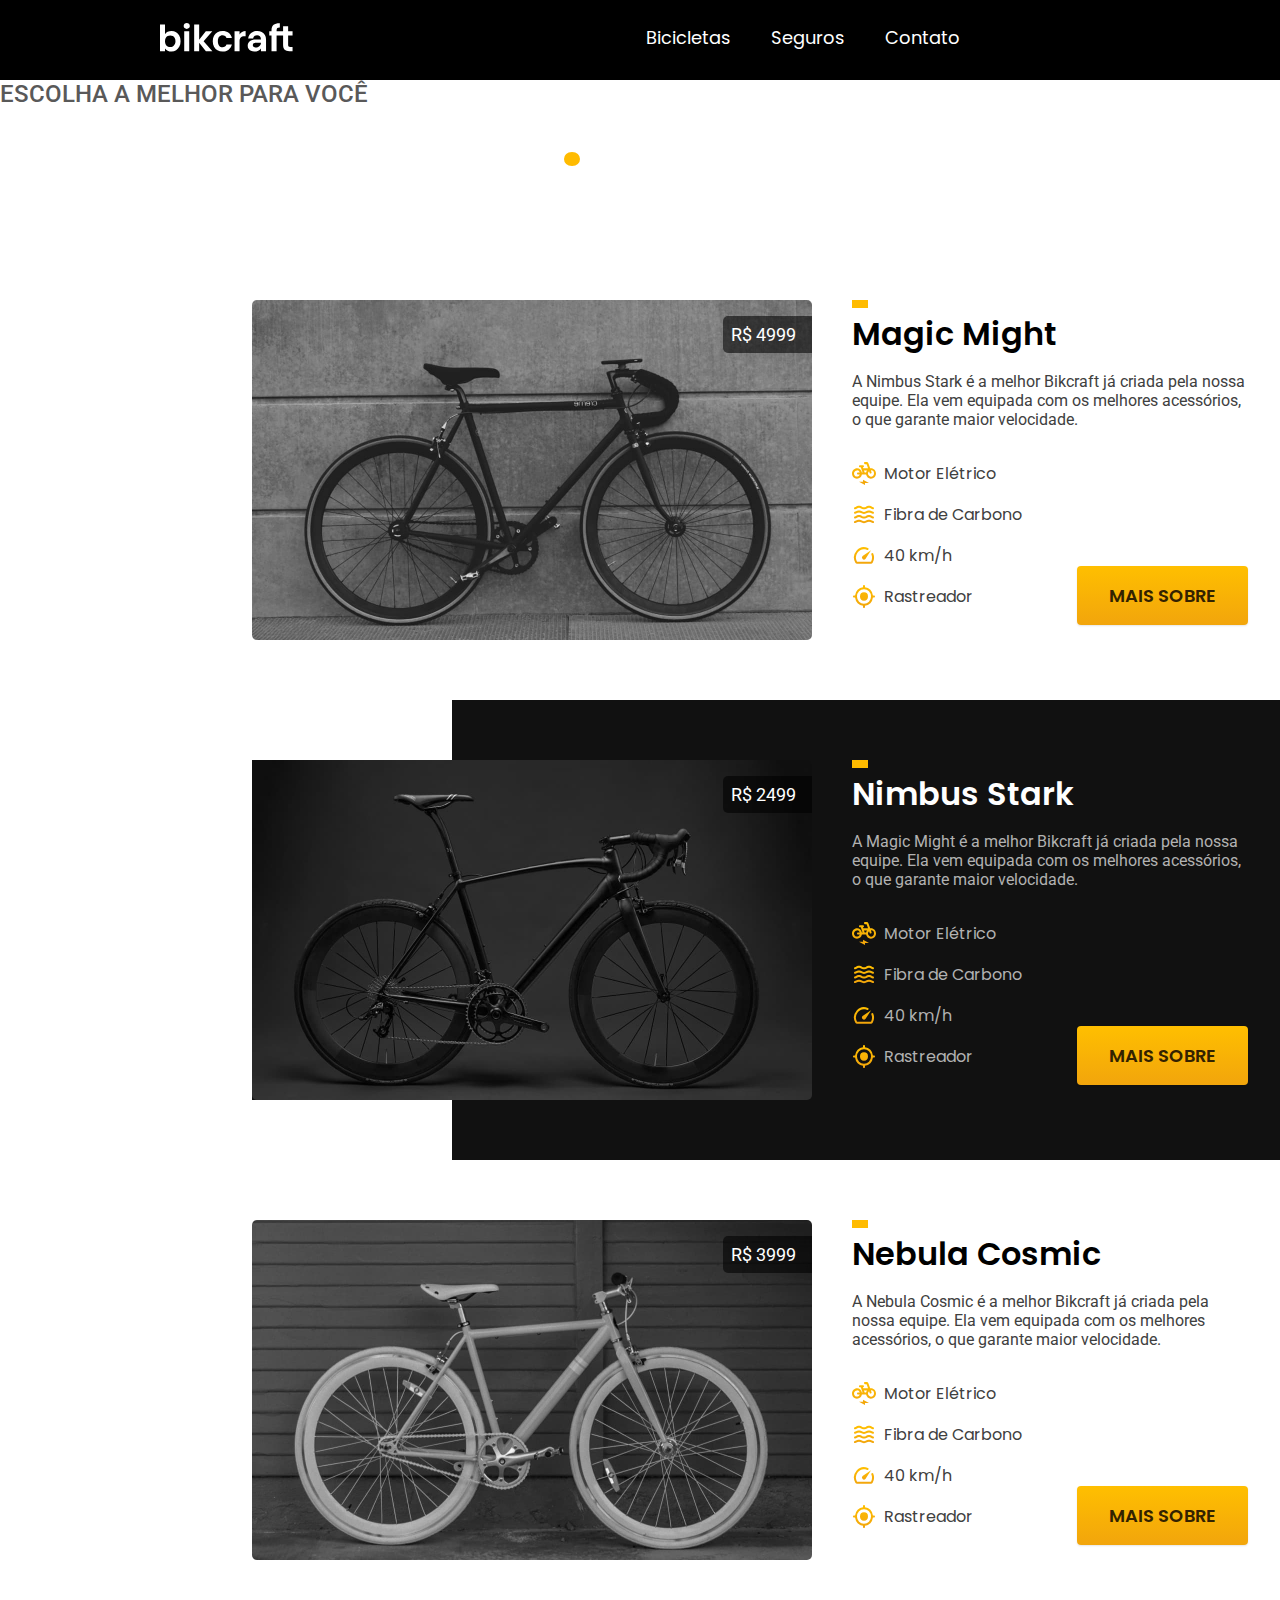
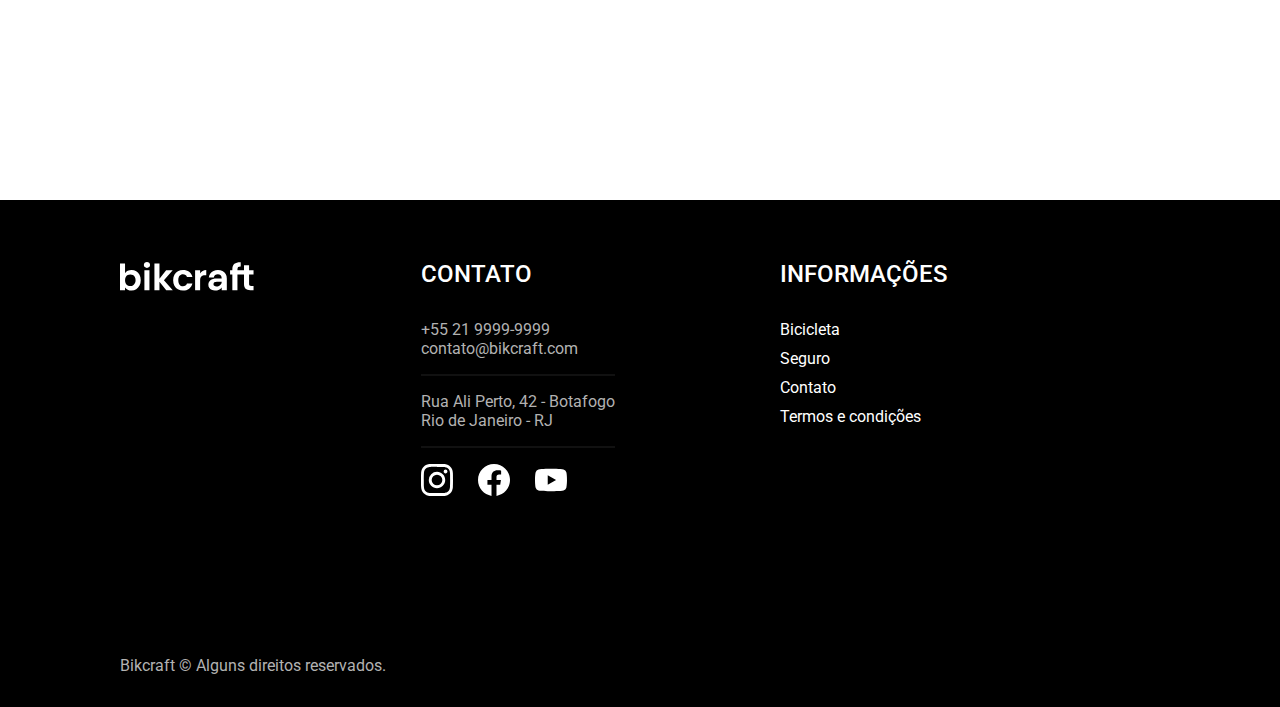
==== bicicleta.html @ 95e665cd "bicicletas" ====
<!DOCTYPE html>
<html lang="pt-br">
<head>
    <meta charset="UTF-8">
    <meta name="description" content="Bicicletas elétricas de alta precisão e qualidade,  feitas sob medida para o cliente. Explore o mundo na sua velocidade com a Bikcraft.">
    <meta name="viewport" content="width=device-width, initial-scale=1.0">
    <title>BikeCraft | Bicicletas</title>
    <link rel="stylesheet" href="./style/reset.css">
    <link rel="stylesheet" href="./style/ultilitario.css">
    <link rel="stylesheet" href="./style/style.css">
    <link rel="stylesheet" href="./style/footer.css">
    <link rel="stylesheet" href="./style/nav.css">
    <link rel="stylesheet" href="./style/titulo.css">
    <link rel="stylesheet" href="./style/termos.css">
    <link rel="stylesheet" href="./style/bicicletas.css">
</head>
<body>
    <header>
        <div class="header-nav">
            <a href="./index.html"><img src="img/bikcraft.svg" alt="" width="135" height="30"></a>
            <nav class="header-nav"  aria-label="Primaria">
                <ul class="font-1 font-1-m">
                    <li><a href="./bicicletas.html">Bicicletas</a></li>
                    <li><a href="">Seguros</a></li>
                    <li><a href="">Contato</a></li>
                </ul>
            </nav>
        </div>
    </header>

    <main>
        <article class="titulo" aria-label="Titulo">
            <div class="titulo-item">
                <h2 class="font-2 font-2-l-b cor-preco">Escolha a melhor para você</h2>
                <h1 class="font-1 font-1-xxl cor-w">nossas bicicletas<b class="marcacao">.</b></h1>
            </div>
        </article>

        <article class="bicicletas-vendas" aria-label="Paginas-de-vendas">
            <div class="bicicletas-container">
                <div class="bicicletas-item">
                    <div class="bicicletas-imagem">
                        <img src="img/bicicletas/magic.jpg" alt="" width="560" height="340">
                        <span class="font-2 font-1-m cor-w">R$ 4999</span>
                    </div>
                    <div class="bicicleta-descricao">
                        <h1 class="font-1 font-1-xl">Magic Might</h1>
                        <p class="font-2 font-2-s cor-esp">A Nimbus Stark é a melhor Bikcraft já criada pela nossa equipe. Ela vem equipada com os melhores acessórios, o que garante maior velocidade.</p>
                        <div class="bicicleta-sobre">
                            <ul class="font-1 font-1-s cor-esp">
                                <li>
                                    <img src="img/icones/eletrica.svg" alt="" width="24" height="24">
                                    Motor Elétrico
                                </li>
                                <li>
                                    <img src="img/icones/carbono.svg" alt="" width="24" height="24">
                                    Fibra de Carbono
                                </li>
                                <li>
                                    <img src="img/icones/velocidade.svg" alt="" width="24" height="24">
                                    40 km/h
                                </li>
                                <li>
                                    <img src="img/icones/rastreador.svg" alt="" width="24" height="24">
                                    Rastreador
                                </li>
                            </ul>
                            <div>
                                <a href="./" class="btn">Mais sobre</a>
                            </div>
                        </div>
                    </div>
                </div>
                <div class="bicicletas-item">
                    <div class="bicicletas-imagem">
                        <img src="img/bicicletas/nimbus.jpg" alt="" width="560" height="340">
                        <span class="font-2 font-1-m cor-w">R$ 2499</span>
                    </div>
                    <div class="bicicleta-descricao">
                        <h1 class="font-1 font-1-xl cor-w">Nimbus Stark</h1>
                        <p class="font-2 font-2-s cor-paragrafo">A Magic Might é a melhor Bikcraft já criada pela nossa equipe. Ela vem equipada com os melhores acessórios, o que garante maior velocidade.</p>
                        <div class="bicicleta-sobre">
                            <ul class="font-1 font-1-s cor-paragrafo">
                                <li>
                                    <img src="img/icones/eletrica.svg" alt="" width="24" height="24">
                                    Motor Elétrico
                                </li>
                                <li>
                                    <img src="img/icones/carbono.svg" alt="" width="24" height="24">
                                    Fibra de Carbono
                                </li>
                                <li>
                                    <img src="img/icones/velocidade.svg" alt="" width="24" height="24">
                                    40 km/h
                                </li>
                                <li>
                                    <img src="img/icones/rastreador.svg" alt="" width="24" height="24">
                                    Rastreador
                                </li>
                            </ul>
                            <div >
                                <a href="./" class="btn" >Mais sobre</a>
                            </div>
                        </div>
                    </div>
                    </div>
                <div class="bicicletas-item">
                    <div class="bicicletas-imagem">
                        <img src="img/bicicletas/nebula.jpg" alt="" width="560" height="340">
                        <span class="font-2 font-1-m cor-w">R$ 3999</span>
                    </div>
                    <div class="bicicleta-descricao">
                        <h1 class="font-1 font-1-xl">Nebula Cosmic</h1>
                        <p class="font-2 font-2-s cor-esp">A Nebula Cosmic é a melhor Bikcraft já criada pela nossa equipe. Ela vem equipada com os melhores acessórios, o que garante maior velocidade.</p>
                        <div class="bicicleta-sobre">
                            <ul class="font-1 font-1-s cor-esp">
                                <li>
                                    <img src="img/icones/eletrica.svg" alt="" width="24" height="24">
                                    Motor Elétrico
                                </li>
                                <li>
                                    <img src="img/icones/carbono.svg" alt="" width="24" height="24">
                                    Fibra de Carbono
                                </li>
                                <li>
                                    <img src="img/icones/velocidade.svg" alt="" width="24" height="24">
                                    40 km/h
                                </li>
                                <li>
                                    <img src="img/icones/rastreador.svg" alt="" width="24" height="24">
                                    Rastreador
                                </li>
                            </ul>
                            <div>
                                <a href="./" class="btn">Mais sobre</a>
                            </div>
                        </div>
                    </div>
                </div>
            </div>
        </article>
    </main>

        <footer class="cor-paragrafo font-2">
            <div class="content-footer">
                <div><img src="img/bikcraft.svg" alt=""></div>
                <div class="contato">
                    <h3 class="cor-w font-2-l-b">Contato</h3>
                    <div class="contato-item">
                        <ul>
                            <li>+55 21 9999-9999</li>
                            <li>contato@bikcraft.com</li>
                            <li>Rua Ali Perto, 42 - Botafogo</li>
                            <li>Rio de Janeiro - RJ</li>
                        </ul>
                    </div>
                    <div class="contato-item-foto">
                        <ul>
                            <li><img src="img/redes/instagram.svg" alt=""></li>
                            <li><img src="img/redes/facebook.svg" alt=""></li>
                            <li><img src="img/redes/youtube.svg" alt=""></li>
                        </ul>
                    </div>
                </div>
                <div class="informacoes">
                    <h3 class="cor-w font-2-l-b">Informações</h3>
                    <ul>
                        <li><a href="">Bicicleta</a></li>
                        <li><a href="">Seguro</a></li>
                        <li><a href="">Contato</a></li>
                        <li><a href="">Termos e condições</a></li>
                    </ul>
                </div>
            </div>
            <div class="copy">
                <span class="cor-paragrafo font-2">Bikcraft © Alguns direitos reservados.</span>
            </div>
        </footer>
        
    </body>
    </html>
---- style/ultilitario.css ----
@import url('https://fonts.googleapis.com/css2?family=Poppins:wght@400;600&display=swap');
@import url('https://fonts.googleapis.com/css2?family=Roboto:wght@400;500&display=swap');
@import url('https://fonts.googleapis.com/css2?family=Merriweather:ital,wght@1,900&display=swap');

/* Botão */

.btn,
.btn-2{
    border-radius: 4px;
    display: inline-block;
    padding: 16px 32px;
    background-image: linear-gradient(to bottom, #ffbf00,#F2A50C);
    color: #332200;
    font-weight: 600;
    font-size: 1.12rem;
    font-family: 'Poppins','Arial','Roboto';
    text-transform: uppercase;
    box-shadow: 0px 1px 2px rgba(0, 0, 0, 0.1);
}

.btn-2{
    background-image: linear-gradient(to bottom, #404040,#2e2e2e);
    color: #ccc;
}

.sublinhado::after{
    content: "";
    display: block;
    height: 3px;
    width: 100%;
    margin-top: 4px;
    background-color: #ffbb00;
}

/* Cor */

.marcacao{
    color: #ffbb00;
}

.cor-preco{
    color: #595959;
}

.cor-esp{
    color: #404040;
}

.cor-paragrafo{
    color:#b2b2b2;
}

.prata{
    color: #9c9c9c;
}

.cor-w{
    color: #fff;    
}

/* Font Family */

.font-1{
    font-family: 'Poppins','Arial','Roboto';
}

.font-2{
    font-family: 'Roboto','Arial','Roboto';
}

.font-3{
    font-family: 'Merriweather','Poppins','Arial','Roboto';
}

/* Font Size e Weight Poppins */

.font-1-xxl{
    font-weight: 600;
    font-size: 4rem;
    line-height: 1.125;
}

.font-1-xl{
    font-weight: 600;
    font-size: 2rem;
    line-height: 1.125;
}

.font-1-l{
    font-weight: 400;
    font-size: 1.5rem;
}

.font-1-m{
    font-weight: 400;
    font-size: 1.12rem;
}

.font-1-m-b{
    font-weight: 600;
    font-size: 1.12rem;
}

.font-1-s{
    font-weight: 400;
    font-size: 1rem;
}

.font-1-xs{
    font-weight: 600;
    font-size: 0.75rem;
}

/* Font Size e Weight Roboto */

.font-2-l{
    font-weight: 400;
    font-size: 1.5rem;
}

.font-2-l-b{
    font-weight: 500;
    font-size: 1.5rem;
    text-transform: uppercase;
}

.font-2-m{
    font-weight: 500;
    font-size: 1.12rem;
}

.font-2-s{
    font-weight: 400;
    font-size: 1rem;
}

.font-2-xs{
    font-weight: 400;
    font-size: 0.87rem;
}
---- style/style.css ----
:root{
    --cor-p1: #ffbb00;
    --cor-p2: #e4a30b;
    --cor-p3: #a66f00;
    --cor-p4: #664400;
    --cor-p5: #332200;
    --cor-c12: #000;
    --cor-c11: #111;
    --cor-c10: #2e2e2e;
    --cor-c8: #404040;
    --cor-c8: #595959;
    --cor-c7: #717171;
    --cor-c6: #9c9c9c;
    --cor-c5: #b2b2b2;
    --cor-c4: #ccc;
    --cor-c3: #dedede;
    --cor-c2: #ededed;
    --cor-c1: #f7f7f7;
    --cor-w: #fff;
    --space-1: 4px;
    --space-2: 8px;
    --space-3: 12px;
    --space-4: 16px;
    --space-5: 20px;
    --space-6: 24px;
    --space-7: 32px;
    --space-8: 36px;
    --space-9: 40px;
    --space-10: 48px;
    --space-11: 60px;
    --space-12: 72px;
    --space-13: 80px;
    --space-14: 120px;
    --space-15: 160px;
    --space-16: 200px;
}

header{
    background-color: var(--cor-c12);
    /* width: 100%; */
}

.header-nav{
    display: flex;
    height: var(--space-13);
    align-items: center;
    justify-content: space-between;
    padding: 0px var(--space-15);
    max-width: 1250px;
}

ul a{
color: var(--cor-w);
}

.header-nav a::after{
    content: "";
    display: block;
    height: 2px;
    width: 0%;
    margin-top: 4px;
    background-color: var(--cor-w);
    transition: 0.3s;
}

.header-nav a:hover:after{
    width: 100%;
    transition: 0.3s;
}

nav ul{
    display: flex;
    gap: var(--space-9);
}

@media (max-width:930px){
    .header-nav{
        padding: 0px var(--space-13);
    }

}

@media (max-width:890px){
 .header-nav{
    flex-direction: column;
    gap: var(--space-2);
    justify-content: center;
 }

}


@media (max-width: 595px){
    .header-nav{
        padding: 0px;
    }    
}

/* Estilo sobre */

.sobre-bike{
    background-color: var(--cor-c12);
    margin-bottom: var(--space-15);
}

.sobre-conteudo{
    padding: 0px var(--space-13) 0px var(--space-15);
    display: grid;
    grid-template-columns: 1fr 1fr;
    gap: 40px;
}

.sobre-bike-imagem{
    margin-bottom: -120px;
}

.sobre-conteudo img{
    width: 100%;
    grid-column: 2;
    grid-row: 1/-1;
    border-radius: 0px 0px 5px 5px;
    height: 100%;
    object-fit: cover;
    object-position: top center;
}

.texto-sobre{
    grid-row: 1;
    align-self: center;
    margin: auto;
}

.texto-sobre p{
    margin-bottom: var(--space-7);
}
.botao{
    margin-bottom: 120px;
}

@media (max-width: 1010px){
    .sobre-conteudo{
        padding: 0px var(--space-9) 0px var(--space-13);
    }
}
@media (max-width: 800px){
    .sobre-conteudo{
        padding: 0px 25px;
        grid-template-columns: 1fr;
        gap: 32px;
    }

    .botao{
        margin-bottom: 0px;
    }

    .sobre-conteudo img{
        width: 100%;
        height: 300px;
        border-radius: 5px;
    }

}

/*Produtos*/

.produtos ul{
    display: grid;
    grid-template-columns: 1fr 1fr 1fr;
    grid-template-rows: auto 1fr;
    padding: var(--space-11);
    gap: var(--space-9);
    margin-bottom: var(--space-14);
    overflow-x: auto;
}

.produtos ul a{
    display: block;
    color: #000;
}

.produtos ul li{
    min-width: 280px;
}

.produtos ul img{
    margin-bottom: 16px;
}

.produtos h1{
    grid-column: 1/-1;
    padding-left: 100px;
}

.produtos-items{
    grid-row: 2;
}

.produtos-item h3{
    display: flex;
    align-items: center;
}

.produtos-item h3::before{
    content: "";
    display: inline-block;
    background-color: var(--cor-p1);
    height: 8px;
    width: 13px;
    margin-right: 8px;
    transition: 0.3s;
}

.produtos-item a:hover h3::before{
    width: 25px;
    transition: 0.3s;
}

@media (max-width:800px){

    .produtos h1{
        padding: 25px;
    }
    
    .produtos ul{
        padding: 25px;
        gap: 20px;
    }
}

/* Tecnologia*/

.tecnologia{
    box-shadow: inset 0px 120px var(--cor-w), inset 0px -120px var(--cor-w);
    background-color: var(--cor-c11);
    display: grid;
    grid-template-columns: 1fr 1fr;
    gap: 60px;
    margin-bottom: 120px;
}

.ft-tec img{
    width: 100%;
    border-radius: 0px;
    object-fit: cover;
    height: 100%;
    object-fit: cover;
    object-position: left;
}

.tecnologia-info{
    padding-top: 160px;
    padding-bottom: 160px;
    padding-left: var(--space-15);
}

.info-tec{
    display: flex;
    gap: 40px;
}

.tecnologia-info h1,
.paragrafo-tec{
    margin-bottom: 20px;
}

.line{
    line-height: 62px;
    margin-bottom: 32px;
}

.tecnologia-info h2{
    margin-bottom: 80px;
} 

.info-tec-items{
    display: flex;
    flex-direction: column;
    gap: 8px;
}

h2.sublinhado::after{
    width: 195px;
}

@media (max-width:800px){
    .tecnologia-info h1,
    .tecnologia-info h2,
    .paragrafo-tec{
        margin-bottom: 30px;
    }

    .info-tec{
        flex-direction: column;
    }

    .tecnologia{
        box-shadow: none;
        grid-template-columns: 1fr;
    }

    .line{
        font-size: 2.5rem;
        line-height: 1.125;
    }

    .paragrafo-tec{
        font-size: 1rem;
    }

    .ft-tec{
        display: none;
    }

    .tecnologia-info{
        padding-top: 20px;
        padding-bottom: 20px;
        padding-left: 20px;
    }
}

@media (max-width:300px){
    .tecnologia-info{
        padding: 20px 20px;
        width: 200px;
    }

    .line{
        word-wrap: break-word;
    }

    .info-tec{
        flex-direction: column;
    }
}

/* Parceiros */

.parceirias{
    margin: 0px 100px;
    margin-bottom: 120px;
}

.parceirias h1{
    margin-left: 60px;
    margin-bottom: 60px;
}

.parceiros-item{
    display: grid;
    grid-template-columns: repeat(4,1fr);
    margin: 0 auto;
}

.parceiros-item li{
    display: flex;
    padding: 32px;
    border-left: 2px solid var(--cor-c2);
}

.parceiros-item li:first-child,
.parceiros-item li:nth-child(5){
    border-left: none;
}

.parceiros-item li:nth-child(n + 5){
    border-top: 2px solid var(--cor-c2);
}

.parceiros-item  img{
    margin: auto;
}

@media (max-width:800px){
    .parceirias{
        margin: 0px;
        padding: 0px 20px;
    }

    .parceirias h1{
        margin: 0px 0px 20px 0px;
    }

    .parceiros-item{
        grid-template-columns: 1fr 1fr;
    }

    .parceiros-item li:nth-child(odd){
        border-left: none;
    }

    .parceiros-item li:nth-child(n + 3){
        border-top: 2px solid var(--cor-c2);
    }
}

/* Frase */

.frase{
    background-color: var(--cor-p1);
    display: grid;
    grid-template-columns: 1fr 1fr;
    /* height: 690px; */
}

.frase-item blockquote{
    color: var(--cor-p5);
}

.frase-item span{
    color: var(--cor-p4);
}

.ft-frase img{
    border-radius: 0px;
    height: 100%;
    object-fit: cover;
    object-position: left;
}

.frase-item{
    padding: 40px 40px 80px 80px;
    align-self: end;
    text-align: left;
    height: 240px;
}

.frase-item blockquote{
    max-width: 32ch;
    margin-bottom: 16px;
}

.frase img{
    height: 100%;
}

@media (max-width:920px){
    .frase-item{
        padding: 20px;
        align-self: center;
    }
}

@media (max-width:800px){
    .frase-item{
        padding: 20px;
        align-self: start;
    }

    .frase-item blockquote{
        font-size: 2rem;
    }
}

@media (max-width:780px){

    .ft-frase{
        height: 300px;
    }

    .frase{
        grid-template-columns: 1fr;
        padding-bottom: 10px;
    }
}


@media (max-width:460px){
    .frase-item blockquote{
        font-size: 1.5rem;
    }
}
/* Seguros */

.seguro{
    background-color: var(--cor-c11);
}

.seguro-planos{
    padding: 60px 120px 0px 120px;
}

.seguro-planos h1{
    margin-bottom: 60px;
}

.tipo-plano h2{
    text-transform: uppercase;
}

.seguro-planos{
    display: grid;
    grid-template-rows: auto 1fr;
}

.planos{
    display: flex;
    gap: 40px;
}

.tipo-plano{
    display: flex;
    gap: 235px;
    margin-bottom: 32px;
}

.mensal{
    text-align: right;
}

.beneficios{
    margin-bottom: 32px;
}

.beneficios-list{
    display: grid;
    gap: 20px;
}

.beneficios-list li::before{
    content: "";
    display: inline-block;
    width: 13px;
    height: 9px;
    margin-right: 7px;
    background-image: url(../img/icones/lista.svg);
}

.planos-item{
    background-color: var(--cor-c12);
    padding: 30px 60px;
    border-radius: 5px;
    margin-bottom: 120px;
}

.plano-prata{
    box-shadow: inset 0px -90px var(--cor-c11)
}

@media (max-width: 1250px){
    .seguro-planos{
        grid-template-columns: auto;
    }

    .tipo-plano{
        gap: 150px;
    }

    .plano-prata{
        box-shadow: none;
    }
}

@media (max-width: 1050px){

    .planos{
        flex-direction: column;
    }

    .planos-item{
        margin-bottom: 0px;
    }
}

@media (max-width: 800px){
    .seguro-planos{
        padding: 20px;
    }
}

@media (max-width: 460px){

    .tipo-plano{
        display: flex;
        flex-direction: column;
        gap: 0px;
        margin-bottom: 0px;
    }

    .planos-item{
        padding: 10px;
    }

    .seguro-planos{
        padding: 0px 0px 40px 0px;
    }

    .seguro-planos h1{
        padding-left: 20px;
    }

    .mensal{
        display: none;
    }
}
/* Footer */

footer{
    background-color: var(--cor-c12);
}

.content-footer{
    padding:  60px var(--space-14) 80px var(--space-14);
    display: flex;
    gap: 165px;
    margin-bottom: 80px;
}

.content-footer h3{
    margin-bottom: 32px;
}

.contato-item ul li:nth-child(even):after{
    content: "";
    display: block;
    width: 100%;
    height: 2px;
    background-color: #111;
    margin: 16px 0px;
}

.contato-item-foto ul{
    display: flex;
    gap: 25px;
}

.informacoes li{
    margin-bottom: 10px;
}

.content-footer img{
    max-width: none;
}

.copy{
    padding:  0px var(--space-14) 32px var(--space-14);
}

@media(max-width:900px){
    .content-footer{
        flex-direction: column;
        gap: 30px;
    }
}

@media (max-width:800px){
    .content-footer{
        padding: 20px;
    }
}
---- style/bicicletas.css ----
.bicicletas-vendas img{
    border-radius: 0px;
}

.bicicletas-vendas{
    margin: 120px 0px 120px 220px;
}

.bicicletas-container{
    display: flex;
    place-self: center;
    flex-direction: column;
}

.bicicletas-item{
    display: flex;
    justify-items: center;
    text-align: left;
}

.bicicletas-item li{
    display: flex;
    flex-direction: row;
    margin-bottom: 16px;
    gap: 8px;
}

.bicicletas-item{
    margin-bottom: 120px;
}

.bicicleta-descricao p{
    margin-bottom: 32px;
}

.bicicleta-descricao h1::before{
    content: "";
    display: block;
    height: 8px;
    width: 16px;
    margin-bottom: 8px;
    background-color: #ffbb00;
}

.bicicleta-descricao h1{
    margin-bottom: 20px;
}

.bicicleta-descricao {
    margin-left: 40px;
}

.bicicleta-descricao p{
    max-width: 44ch;
}

.bicicletas-item:nth-child(even){
    box-shadow: 200px 60px#111, 200px -60px #111;
    background-color: #111;
}

.bicicleta-sobre{
    display: flex;
    justify-content: space-between;
}

.bicicleta-sobre div{
    place-self: end;
}

.bicicletas-item span{
    background-color: rgba(0, 0, 0, 0.573);
    display: inline-block;
    padding: 8px 16px 8px 8px;
    border-radius: 5px 0px 0px 5px;
}

.bicicletas-imagem{
    display: grid;
}

.bicicletas-imagem img{
    grid-area: 1/1;
    border-radius: 5px;
    object-fit: cover;
    object-position: left;
}

.bicicletas-imagem span{
    margin-top: 16px;
    grid-area: 1/1;
    place-self: start end;
}

@media (max-width:1160px){
    .bicicletas-vendas{
        margin: 120px 30px 120px 50px;
    }
}

@media (max-width:1030px){
    .bicicletas-vendas{
        margin: 120px 30px 120px 50px;
    }

    .bicicletas-item{
        flex-direction: column;
        border-radius: 5px;
    }

    .bicicleta-descricao{
        padding: 30px;
        margin: 0px;
    }

    .bicicletas-imagem img{
        margin-bottom: 30px;
        width: 100%;
    }

    .bicicletas-item:nth-child(even){
        box-shadow: none;
    }

    .bicicletas-item{
        background-color: #111;
    }

    .bicicleta-descricao h1{
        color: #fff;
    }

    .bicicleta-descricao p,
    .bicicleta-descricao ul{
        color: #b2b2b2;
    }
}

@media (max-width:800px){
    .bicicletas-vendas{
        margin: 60px 20px 60px 20px;
    }
}

@media (max-width:525px){
    .bicicletas-vendas{
        margin: 30px 20px;
    }

    .bicicleta-sobre{
        flex-direction: column;
    }

    .bicicleta-sobre div{
        place-self: start;
    }

    .bicicleta-sobre ul{
        margin-bottom: 20px;
    }
}
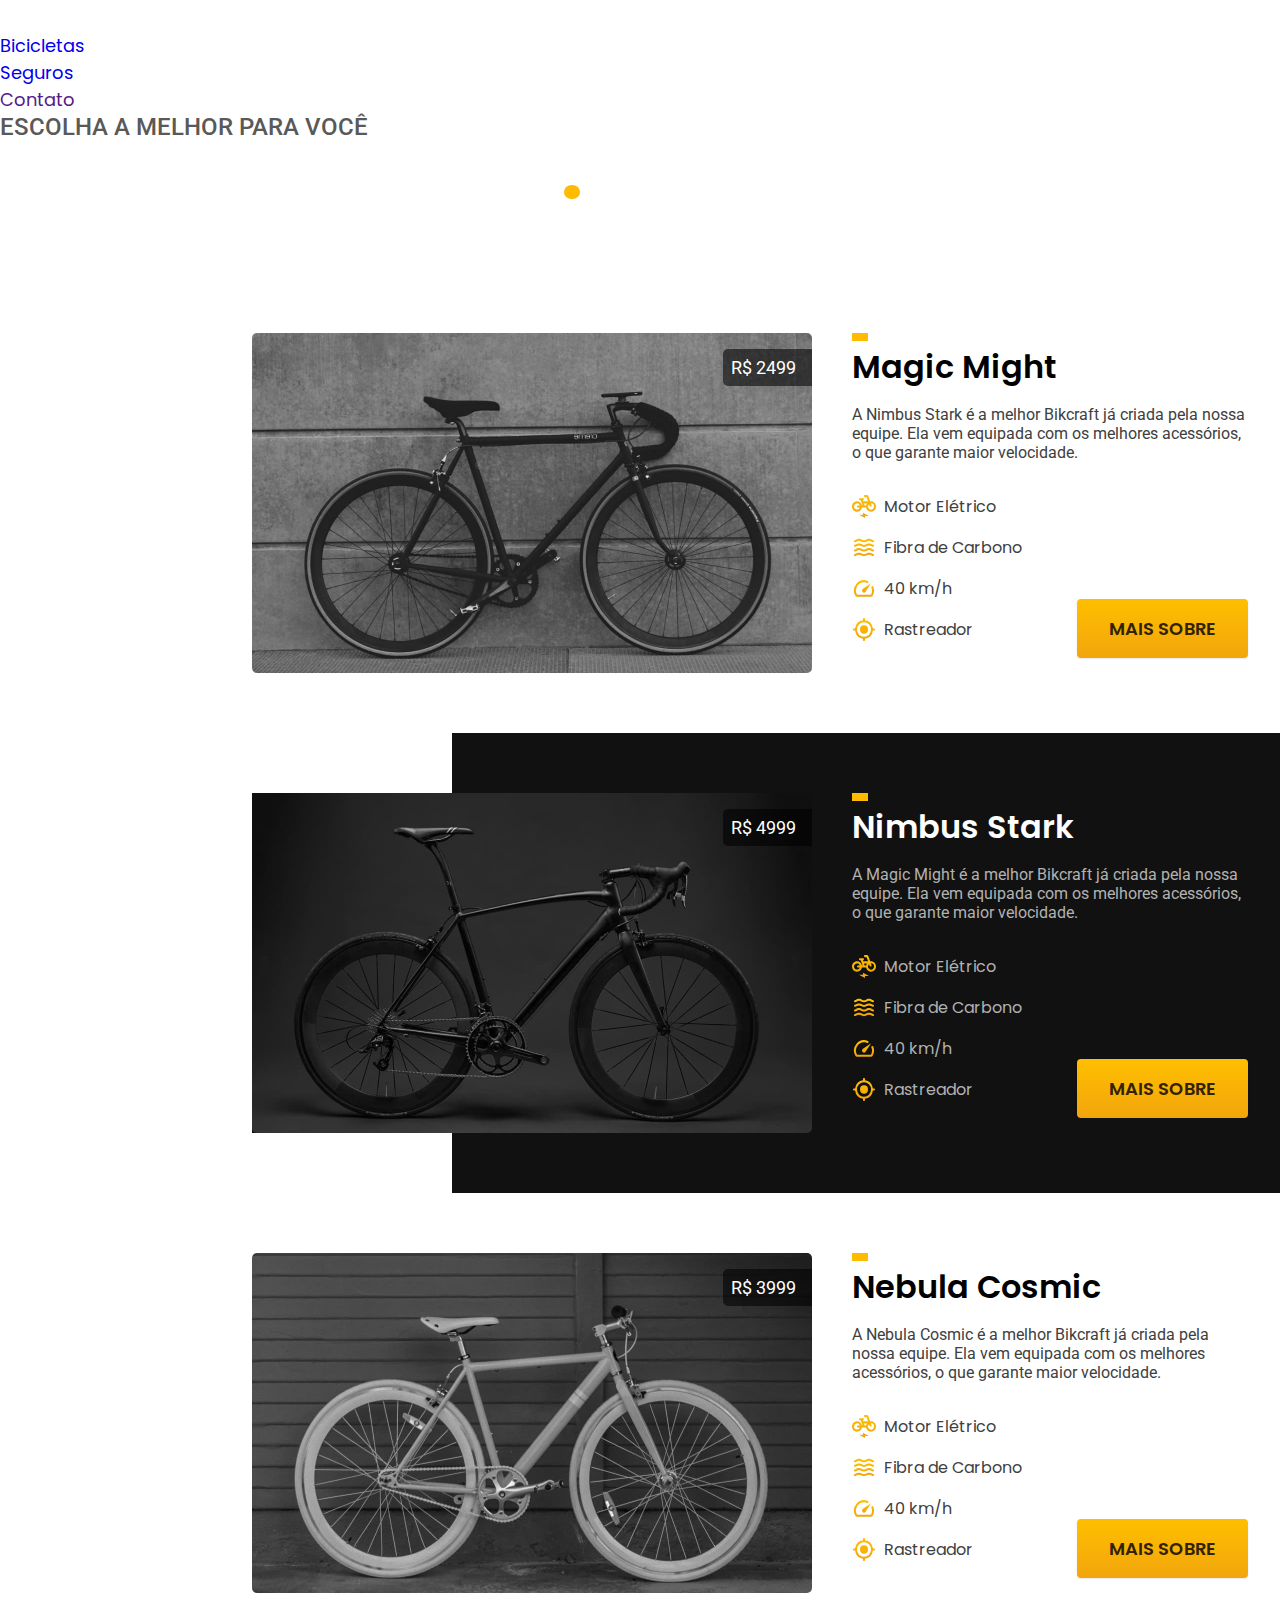
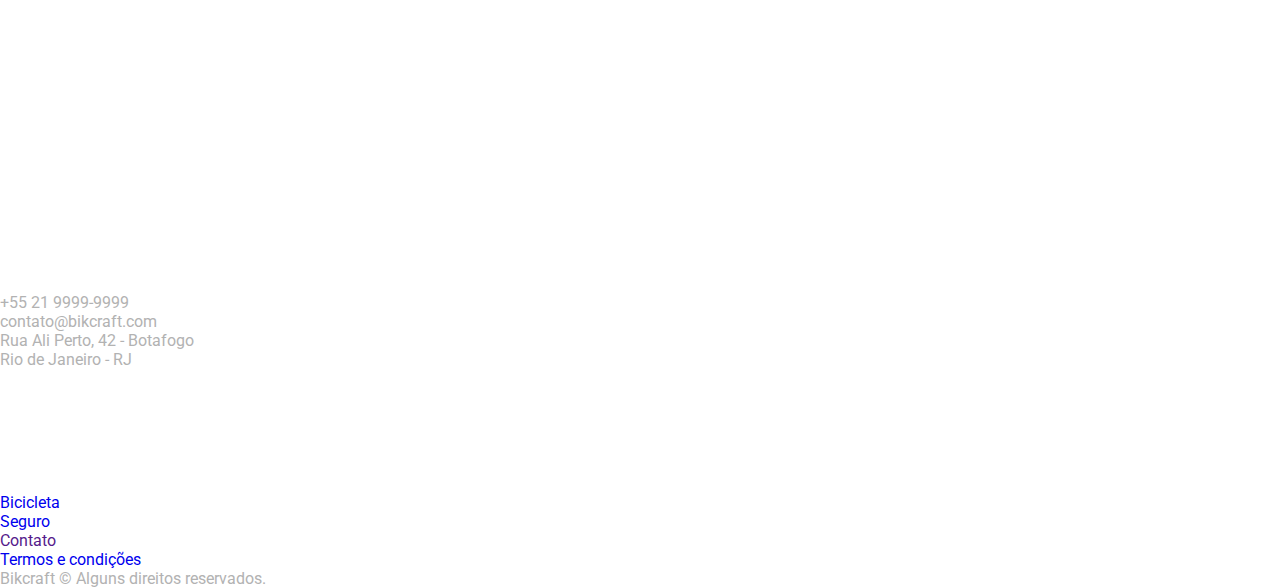
==== commit 7096310c: "seguro" ====
--- a/bicicleta.html
+++ b/bicicleta.html
@@ -16,12 +16,12 @@
 </head>
 <body>
     <header>
-        <div class="header-nav">
+        <div class="header-nav container">
             <a href="./index.html"><img src="img/bikcraft.svg" alt="" width="135" height="30"></a>
-            <nav class="header-nav"  aria-label="Primaria">
+            <nav class="nav-h"  aria-label="Primaria">
                 <ul class="font-1 font-1-m">
-                    <li><a href="./bicicletas.html">Bicicletas</a></li>
-                    <li><a href="">Seguros</a></li>
+                    <li><a href="./bicicleta.html">Bicicletas</a></li>
+                    <li><a href="./seguro.html">Seguros</a></li>
                     <li><a href="">Contato</a></li>
                 </ul>
             </nav>
@@ -30,7 +30,7 @@
 
     <main>
         <article class="titulo" aria-label="Titulo">
-            <div class="titulo-item">
+            <div class="titulo-item container">
                 <h2 class="font-2 font-2-l-b cor-preco">Escolha a melhor para você</h2>
                 <h1 class="font-1 font-1-xxl cor-w">nossas bicicletas<b class="marcacao">.</b></h1>
             </div>
@@ -41,7 +41,7 @@
                 <div class="bicicletas-item">
                     <div class="bicicletas-imagem">
                         <img src="img/bicicletas/magic.jpg" alt="" width="560" height="340">
-                        <span class="font-2 font-1-m cor-w">R$ 4999</span>
+                        <span class="font-2 font-1-m cor-w">R$ 2499</span>
                     </div>
                     <div class="bicicleta-descricao">
                         <h1 class="font-1 font-1-xl">Magic Might</h1>
@@ -66,7 +66,7 @@
                                 </li>
                             </ul>
                             <div>
-                                <a href="./" class="btn">Mais sobre</a>
+                                <a href="./magickmight.html" class="btn">Mais sobre</a>
                             </div>
                         </div>
                     </div>
@@ -74,7 +74,7 @@
                 <div class="bicicletas-item">
                     <div class="bicicletas-imagem">
                         <img src="img/bicicletas/nimbus.jpg" alt="" width="560" height="340">
-                        <span class="font-2 font-1-m cor-w">R$ 2499</span>
+                        <span class="font-2 font-1-m cor-w">R$ 4999</span>
                     </div>
                     <div class="bicicleta-descricao">
                         <h1 class="font-1 font-1-xl cor-w">Nimbus Stark</h1>
@@ -99,7 +99,7 @@
                                 </li>
                             </ul>
                             <div >
-                                <a href="./" class="btn" >Mais sobre</a>
+                                <a href="./nimbusstark.html" class="btn" >Mais sobre</a>
                             </div>
                         </div>
                     </div>
@@ -132,7 +132,7 @@
                                 </li>
                             </ul>
                             <div>
-                                <a href="./" class="btn">Mais sobre</a>
+                                <a href="./nebulosacosmic.html" class="btn">Mais sobre</a>
                             </div>
                         </div>
                     </div>
@@ -165,10 +165,10 @@
                 <div class="informacoes">
                     <h3 class="cor-w font-2-l-b">Informações</h3>
                     <ul>
-                        <li><a href="">Bicicleta</a></li>
-                        <li><a href="">Seguro</a></li>
+                        <li><a href="./bicicleta.html">Bicicleta</a></li>
+                        <li><a href="./seguro.html">Seguro</a></li>
                         <li><a href="">Contato</a></li>
-                        <li><a href="">Termos e condições</a></li>
+                        <li><a href="./termos.html">Termos e condições</a></li>
                     </ul>
                 </div>
             </div>
--- a/style/style.css
+++ b/style/style.css
@@ -35,69 +35,6 @@
     --space-16: 200px;
 }
 
-header{
-    background-color: var(--cor-c12);
-    /* width: 100%; */
-}
-
-.header-nav{
-    display: flex;
-    height: var(--space-13);
-    align-items: center;
-    justify-content: space-between;
-    padding: 0px var(--space-15);
-    max-width: 1250px;
-}
-
-ul a{
-color: var(--cor-w);
-}
-
-.header-nav a::after{
-    content: "";
-    display: block;
-    height: 2px;
-    width: 0%;
-    margin-top: 4px;
-    background-color: var(--cor-w);
-    transition: 0.3s;
-}
-
-.header-nav a:hover:after{
-    width: 100%;
-    transition: 0.3s;
-}
-
-nav ul{
-    display: flex;
-    gap: var(--space-9);
-}
-
-@media (max-width:930px){
-    .header-nav{
-        padding: 0px var(--space-13);
-    }
-
-}
-
-@media (max-width:890px){
- .header-nav{
-    flex-direction: column;
-    gap: var(--space-2);
-    justify-content: center;
- }
-
-}
-
-
-@media (max-width: 595px){
-    .header-nav{
-        padding: 0px;
-    }    
-}
-
-/* Estilo sobre */
-
 .sobre-bike{
     background-color: var(--cor-c12);
     margin-bottom: var(--space-15);
@@ -137,9 +74,16 @@
     margin-bottom: 120px;
 }
 
-@media (max-width: 1010px){
+@media (max-width: 1050px){
     .sobre-conteudo{
         padding: 0px var(--space-9) 0px var(--space-13);
+        padding: 0px 25px;
+        grid-template-columns: 1fr;
+        gap: 32px;
+    }
+
+    .botao{
+        margin-bottom: 0px;
     }
 }
 @media (max-width: 800px){
@@ -268,9 +212,14 @@
     margin-bottom: 32px;
 }
 
-.tecnologia-info h2{
+.tecnologia-info a{
+    display: inline-block;
     margin-bottom: 80px;
 } 
+
+.tecnologia-info a:hover{
+    color: #f7f7f7;
+}
 
 .info-tec-items{
     display: flex;
@@ -476,7 +425,7 @@
 }
 
 .seguro-planos{
-    padding: 60px 120px 0px 120px;
+    padding: 60px 120px 20px 120px;
 }
 
 .seguro-planos h1{
@@ -539,6 +488,7 @@
 @media (max-width: 1250px){
     .seguro-planos{
         grid-template-columns: auto;
+        padding-bottom: 20px;
     }
 
     .tipo-plano{
@@ -556,8 +506,18 @@
         flex-direction: column;
     }
 
+    .seguro-planos{
+        padding-bottom: 20px;
+    }
+
     .planos-item{
         margin-bottom: 0px;
+    }
+}
+
+@media (max-width:930px){
+    .seguro-planos h1{
+        font-size: 3rem;
     }
 }
 
@@ -591,59 +551,4 @@
     .mensal{
         display: none;
     }
-}
-/* Footer */
-
-footer{
-    background-color: var(--cor-c12);
-}
-
-.content-footer{
-    padding:  60px var(--space-14) 80px var(--space-14);
-    display: flex;
-    gap: 165px;
-    margin-bottom: 80px;
-}
-
-.content-footer h3{
-    margin-bottom: 32px;
-}
-
-.contato-item ul li:nth-child(even):after{
-    content: "";
-    display: block;
-    width: 100%;
-    height: 2px;
-    background-color: #111;
-    margin: 16px 0px;
-}
-
-.contato-item-foto ul{
-    display: flex;
-    gap: 25px;
-}
-
-.informacoes li{
-    margin-bottom: 10px;
-}
-
-.content-footer img{
-    max-width: none;
-}
-
-.copy{
-    padding:  0px var(--space-14) 32px var(--space-14);
-}
-
-@media(max-width:900px){
-    .content-footer{
-        flex-direction: column;
-        gap: 30px;
-    }
-}
-
-@media (max-width:800px){
-    .content-footer{
-        padding: 20px;
-    }
 }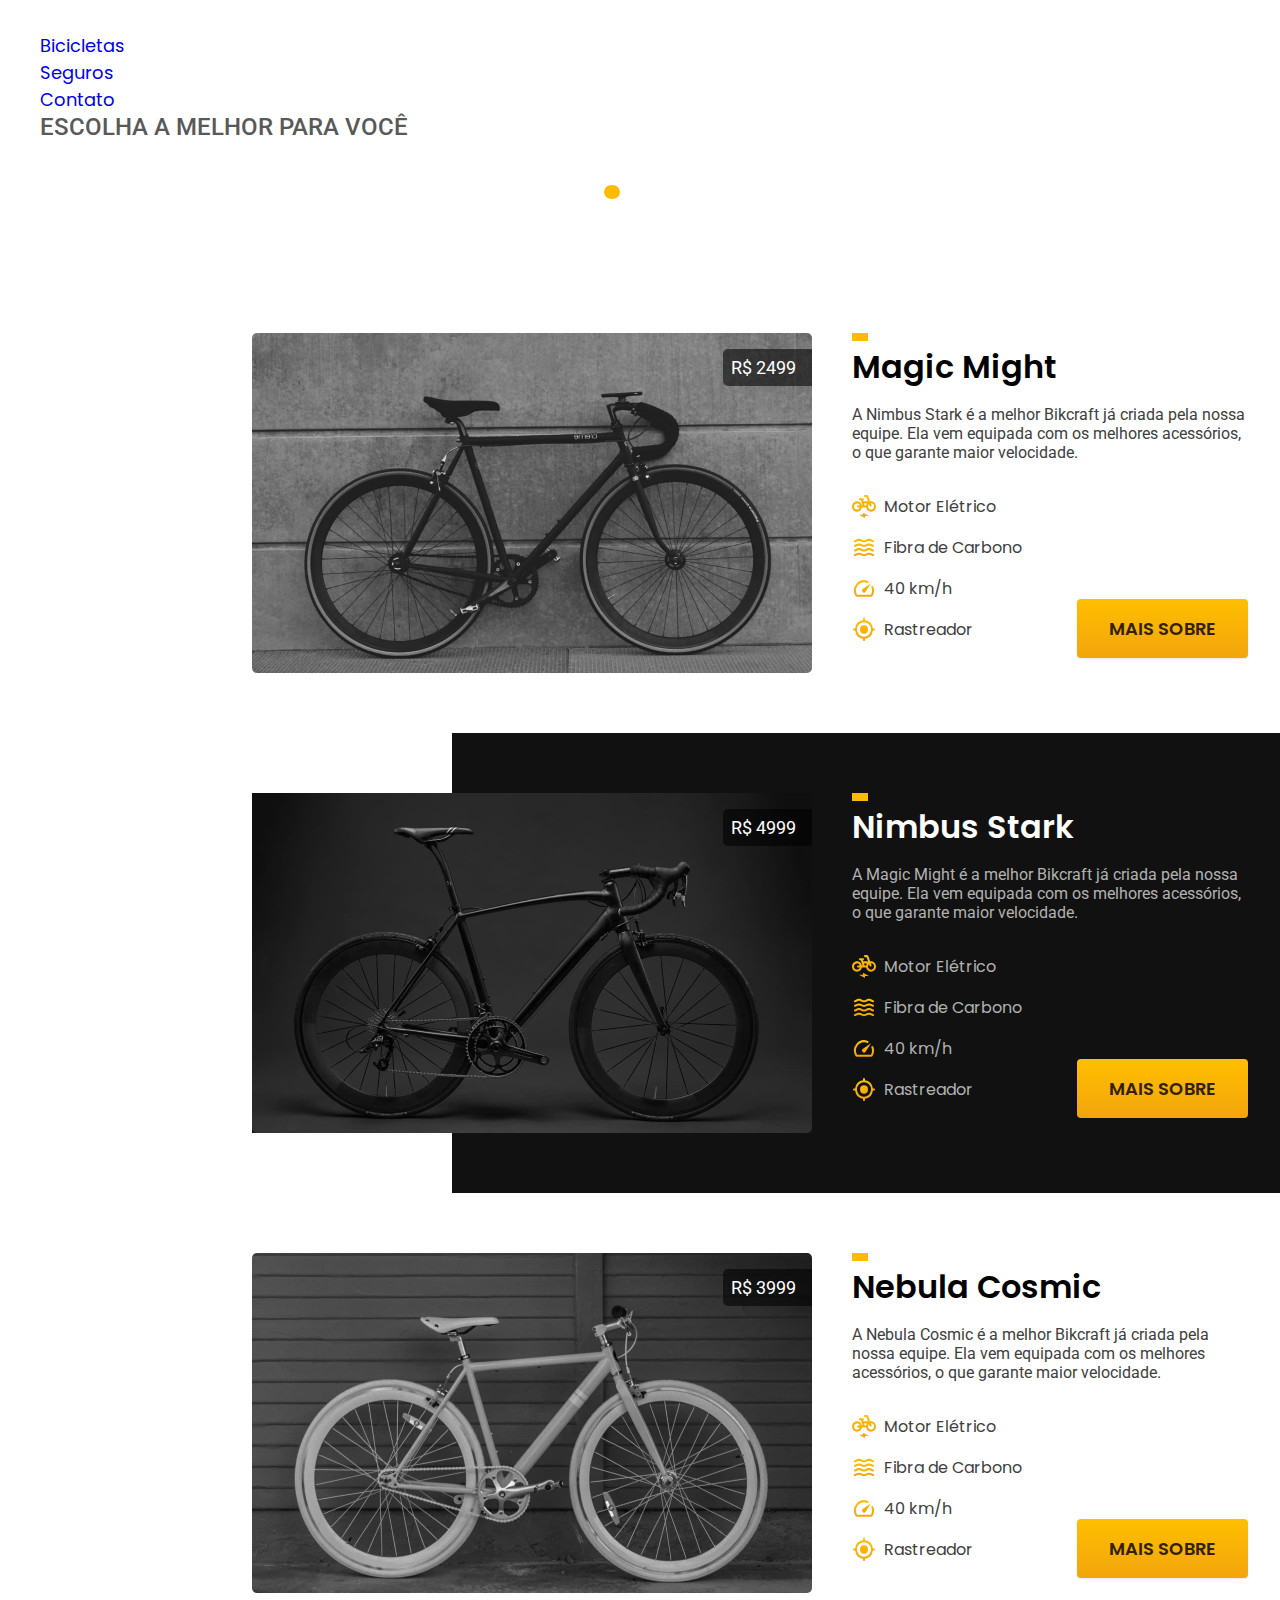
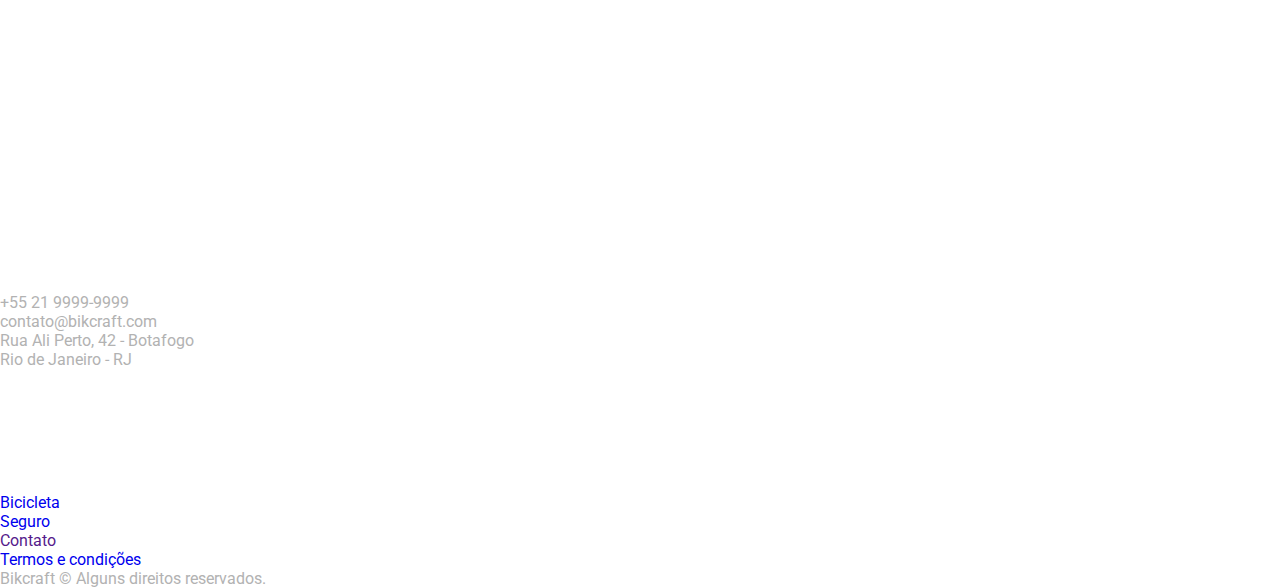
==== commit 69045d97: "contato" ====
--- a/bicicleta.html
+++ b/bicicleta.html
@@ -22,7 +22,7 @@
                 <ul class="font-1 font-1-m">
                     <li><a href="./bicicleta.html">Bicicletas</a></li>
                     <li><a href="./seguro.html">Seguros</a></li>
-                    <li><a href="">Contato</a></li>
+                    <li><a href="./contato.html">Contato</a></li>
                 </ul>
             </nav>
         </div>
--- a/style/ultilitario.css
+++ b/style/ultilitario.css
@@ -3,6 +3,12 @@
 @import url('https://fonts.googleapis.com/css2?family=Merriweather:ital,wght@1,900&display=swap');
 
 /* Botão */
+
+.container{
+    box-sizing: border-box;
+    max-width: 1200px;
+    margin: auto;
+}
 
 .btn,
 .btn-2{
@@ -34,6 +40,14 @@
 
 /* Cor */
 
+.cor-b{
+    background-color: #000;
+}
+
+.cor-bg{
+    background-color: #111;
+}
+
 .marcacao{
     color: #ffbb00;
 }
@@ -52,6 +66,14 @@
 
 .prata{
     color: #9c9c9c;
+}
+
+.cor-w-bgs{
+    background-color: #f7f7f7;
+}
+
+.cor-w-bg{
+    background-color: #fff;
 }
 
 .cor-w{
